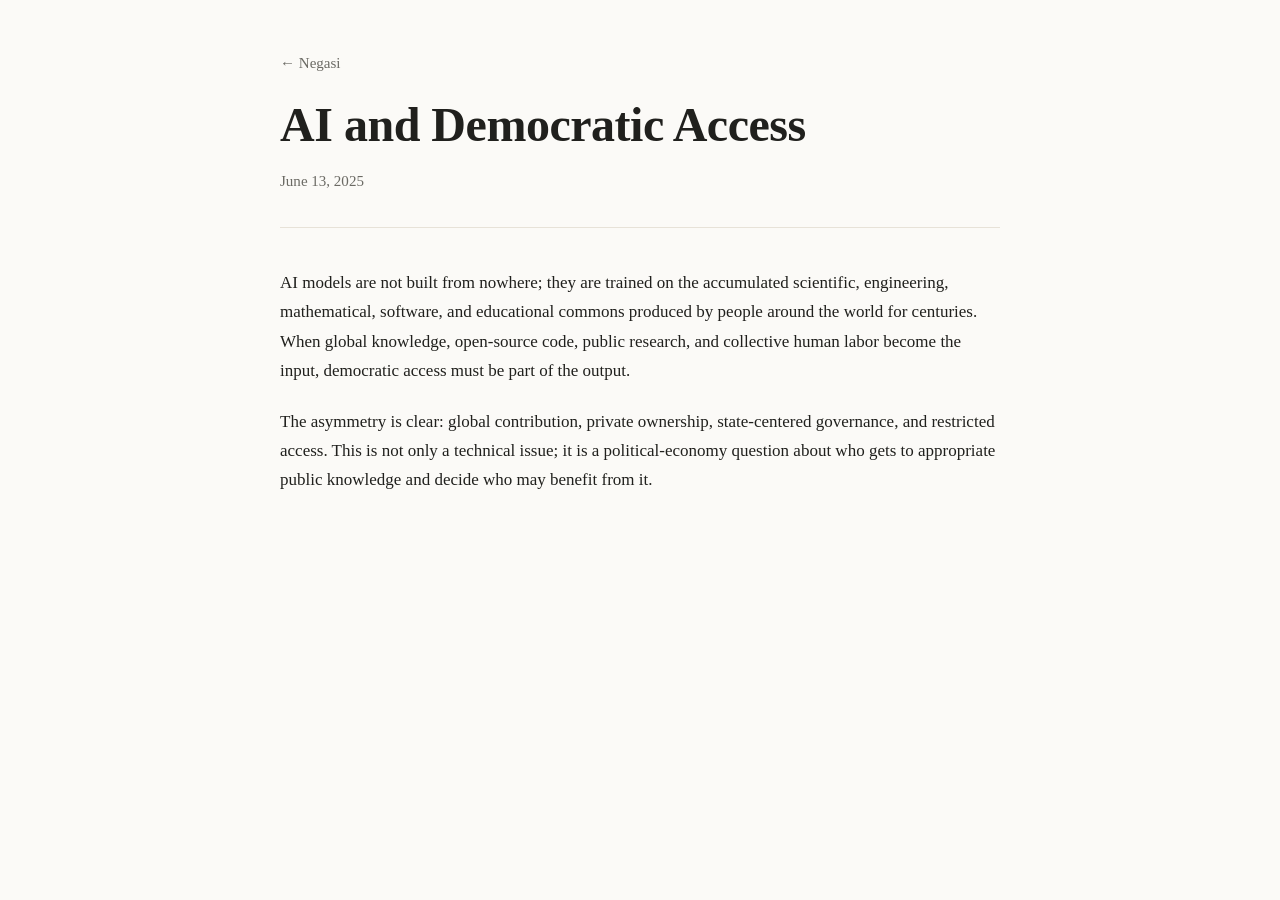
==== posts/ai-and-democratic-access.html @ 1f177489 "Add AI democratic access post" ====
<!DOCTYPE html>
<html lang="en">
<head>
  <meta charset="UTF-8" />
  <meta name="viewport" content="width=device-width, initial-scale=1.0" />
  <meta name="description" content="AI and democratic access to collective knowledge." />
  <title>AI and Democratic Access — Negasi</title>
  <style>
    :root {
      --bg: #fbfaf7;
      --text: #20201d;
      --muted: #6b6a64;
      --line: #e7e2d8;
      --max: 760px;
    }

    * {
      box-sizing: border-box;
    }

    body {
      margin: 0;
      background: var(--bg);
      color: var(--text);
      font-family: Georgia, Cambria, serif;
      font-size: 17px;
      line-height: 1.72;
    }

    a {
      color: inherit;
      text-decoration: none;
      text-underline-offset: 0.18em;
    }

    a:hover {
      text-decoration: underline;
    }

    .page {
      max-width: var(--max);
      margin: 0 auto;
      padding: 3rem 1.25rem 5rem;
    }

    .back-link,
    .post-date {
      color: var(--muted);
      font-size: 0.94rem;
    }

    header {
      padding-bottom: 2rem;
      border-bottom: 1px solid var(--line);
      margin-bottom: 2.5rem;
    }

    h1 {
      margin: 1.25rem 0 0.75rem;
      font-size: clamp(2rem, 5vw, 3rem);
      line-height: 1.18;
      font-weight: 600;
      letter-spacing: -0.01em;
    }

    article p {
      margin: 0 0 1.35rem;
    }

    @media (max-width: 420px) {
      body {
        font-size: 16px;
      }

      .page {
        padding-left: 1rem;
        padding-right: 1rem;
      }
    }
  </style>
</head>
<body>
  <main class="page">
    <header>
      <a class="back-link" href="../index.html">← Negasi</a>
      <h1>AI and Democratic Access</h1>
      <time class="post-date" datetime="2025-06-13">June 13, 2025</time>
    </header>

    <article>
      <p>AI models are not built from nowhere; they are trained on the accumulated scientific, engineering, mathematical, software, and educational commons produced by people around the world for centuries. When global knowledge, open-source code, public research, and collective human labor become the input, democratic access must be part of the output.</p>

      <p>The asymmetry is clear: global contribution, private ownership, state-centered governance, and restricted access. This is not only a technical issue; it is a political-economy question about who gets to appropriate public knowledge and decide who may benefit from it.</p>
    </article>
  </main>
</body>
</html>
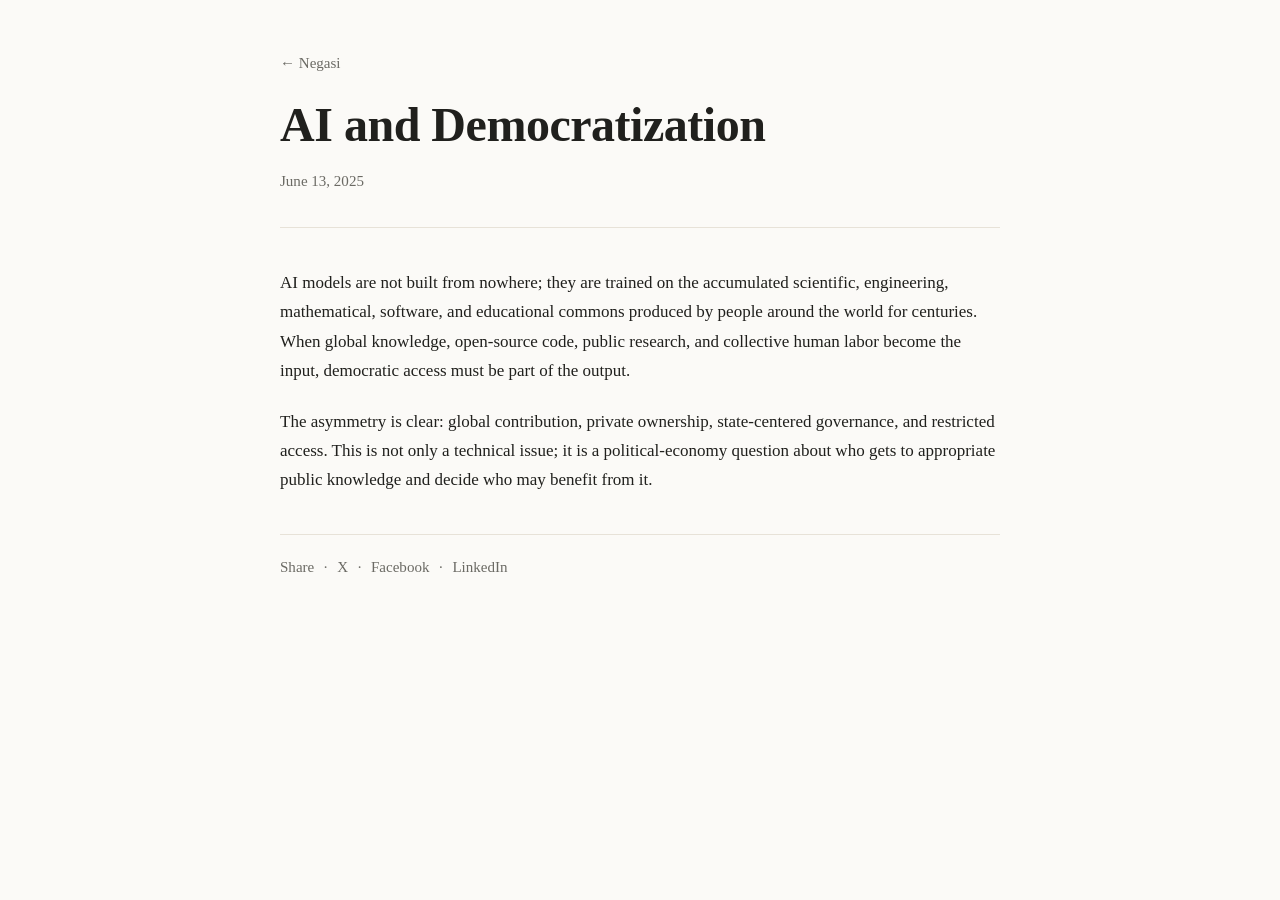
==== commit f557c36b: "Add social share links to article" ====
--- a/posts/ai-and-democratic-access.html
+++ b/posts/ai-and-democratic-access.html
@@ -3,8 +3,8 @@
 <head>
   <meta charset="UTF-8" />
   <meta name="viewport" content="width=device-width, initial-scale=1.0" />
-  <meta name="description" content="AI and democratic access to collective knowledge." />
-  <title>AI and Democratic Access — Negasi</title>
+  <meta name="description" content="AI and democratization of collective knowledge." />
+  <title>AI and Democratization — Negasi</title>
   <style>
     :root {
       --bg: #fbfaf7;
@@ -44,7 +44,9 @@
     }
 
     .back-link,
-    .post-date {
+    .post-date,
+    .share-label,
+    .share-links {
       color: var(--muted);
       font-size: 0.94rem;
     }
@@ -67,6 +69,28 @@
       margin: 0 0 1.35rem;
     }
 
+    .share {
+      display: flex;
+      flex-wrap: wrap;
+      gap: 0.6rem;
+      margin-top: 2.5rem;
+      padding-top: 1.25rem;
+      border-top: 1px solid var(--line);
+    }
+
+    .share-links {
+      display: flex;
+      flex-wrap: wrap;
+      gap: 0.6rem;
+    }
+
+    .share-label::after,
+    .share-links a:not(:last-child)::after {
+      content: "·";
+      margin-left: 0.6rem;
+      color: var(--muted);
+    }
+
     @media (max-width: 420px) {
       body {
         font-size: 16px;
@@ -83,7 +107,7 @@
   <main class="page">
     <header>
       <a class="back-link" href="../index.html">← Negasi</a>
-      <h1>AI and Democratic Access</h1>
+      <h1>AI and Democratization</h1>
       <time class="post-date" datetime="2025-06-13">June 13, 2025</time>
     </header>
 
@@ -92,6 +116,15 @@
 
       <p>The asymmetry is clear: global contribution, private ownership, state-centered governance, and restricted access. This is not only a technical issue; it is a political-economy question about who gets to appropriate public knowledge and decide who may benefit from it.</p>
     </article>
+
+    <nav class="share" aria-label="Share this article">
+      <span class="share-label">Share</span>
+      <span class="share-links">
+        <a href="https://twitter.com/intent/tweet?url=https%3A%2F%2Fnegasiiiii.github.io%2Fposts%2Fai-and-democratic-access.html&text=AI%20and%20Democratization" target="_blank" rel="noopener noreferrer">X</a>
+        <a href="https://www.facebook.com/sharer/sharer.php?u=https%3A%2F%2Fnegasiiiii.github.io%2Fposts%2Fai-and-democratic-access.html" target="_blank" rel="noopener noreferrer">Facebook</a>
+        <a href="https://www.linkedin.com/sharing/share-offsite/?url=https%3A%2F%2Fnegasiiiii.github.io%2Fposts%2Fai-and-democratic-access.html" target="_blank" rel="noopener noreferrer">LinkedIn</a>
+      </span>
+    </nav>
   </main>
 </body>
 </html>
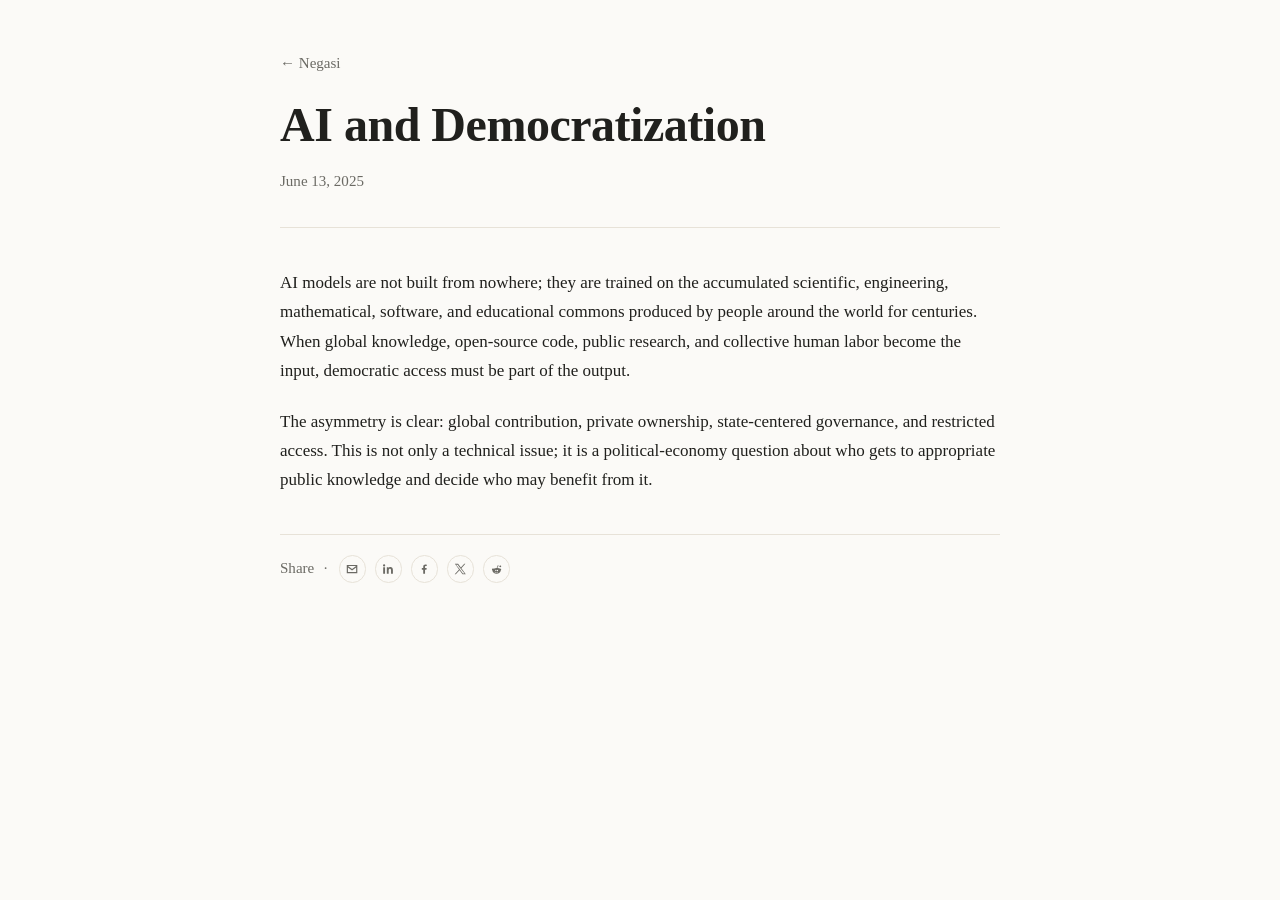
==== commit 11f6e259: "Use icon share links in AI post" ====
--- a/posts/ai-and-democratic-access.html
+++ b/posts/ai-and-democratic-access.html
@@ -45,8 +45,7 @@
 
     .back-link,
     .post-date,
-    .share-label,
-    .share-links {
+    .share-label {
       color: var(--muted);
       font-size: 0.94rem;
     }
@@ -72,7 +71,8 @@
     .share {
       display: flex;
       flex-wrap: wrap;
-      gap: 0.6rem;
+      align-items: center;
+      gap: 0.7rem;
       margin-top: 2.5rem;
       padding-top: 1.25rem;
       border-top: 1px solid var(--line);
@@ -81,14 +81,38 @@
     .share-links {
       display: flex;
       flex-wrap: wrap;
-      gap: 0.6rem;
+      gap: 0.55rem;
     }
 
-    .share-label::after,
-    .share-links a:not(:last-child)::after {
+    .share-label::after {
       content: "·";
       margin-left: 0.6rem;
       color: var(--muted);
+    }
+
+    .share-link {
+      display: inline-flex;
+      align-items: center;
+      justify-content: center;
+      width: 1.7rem;
+      height: 1.7rem;
+      border: 1px solid var(--line);
+      border-radius: 50%;
+      color: var(--muted);
+      transition: border-color 160ms ease, color 160ms ease, transform 160ms ease;
+    }
+
+    .share-link:hover {
+      color: var(--text);
+      border-color: var(--muted);
+      text-decoration: none;
+      transform: translateY(-1px);
+    }
+
+    .share-link svg {
+      width: 0.88rem;
+      height: 0.88rem;
+      fill: currentColor;
     }
 
     @media (max-width: 420px) {
@@ -120,11 +144,23 @@
     <nav class="share" aria-label="Share this article">
       <span class="share-label">Share</span>
       <span class="share-links">
-        <a href="https://twitter.com/intent/tweet?url=https%3A%2F%2Fnegasiiiii.github.io%2Fposts%2Fai-and-democratic-access.html&text=AI%20and%20Democratization" target="_blank" rel="noopener noreferrer">X</a>
-        <a href="https://www.facebook.com/sharer/sharer.php?u=https%3A%2F%2Fnegasiiiii.github.io%2Fposts%2Fai-and-democratic-access.html" target="_blank" rel="noopener noreferrer">Facebook</a>
-        <a href="https://www.linkedin.com/sharing/share-offsite/?url=https%3A%2F%2Fnegasiiiii.github.io%2Fposts%2Fai-and-democratic-access.html" target="_blank" rel="noopener noreferrer">LinkedIn</a>
+        <a class="share-link" href="mailto:?subject=AI%20and%20Democratization&body=https%3A%2F%2Fnegasiiiii.github.io%2Fposts%2Fai-and-democratic-access.html" aria-label="Share by email">
+          <svg viewBox="0 0 24 24" aria-hidden="true"><path d="M3 5h18v14H3V5Zm2.1 2 6.9 5 6.9-5H5.1Zm13.9 10V9.4l-7 5.1-7-5.1V17h14Z"/></svg>
+        </a>
+        <a class="share-link" href="https://www.linkedin.com/shareArticle?mini=true&url=https%3A%2F%2Fnegasiiiii.github.io%2Fposts%2Fai-and-democratic-access.html&title=AI%20and%20Democratization" target="_blank" rel="noopener noreferrer" aria-label="Share on LinkedIn">
+          <svg viewBox="0 0 24 24" aria-hidden="true"><path d="M6.9 8.9H3.7V20h3.2V8.9ZM5.3 4a1.9 1.9 0 1 0 0 3.8 1.9 1.9 0 0 0 0-3.8Zm15 9.7c0-3-1.6-5-4.2-5-1.8 0-2.7 1-3.1 1.7V8.9H9.9V20h3.2v-5.8c0-1.6.8-2.6 2.1-2.6 1.2 0 1.9.9 1.9 2.6V20h3.2v-6.3Z"/></svg>
+        </a>
+        <a class="share-link" href="https://www.facebook.com/sharer/sharer.php?u=https%3A%2F%2Fnegasiiiii.github.io%2Fposts%2Fai-and-democratic-access.html" target="_blank" rel="noopener noreferrer" aria-label="Share on Facebook">
+          <svg viewBox="0 0 24 24" aria-hidden="true"><path d="M13.7 20v-7h2.4l.4-2.8h-2.8V8.4c0-.8.2-1.4 1.4-1.4h1.5V4.5c-.7-.1-1.5-.1-2.2-.1-2.2 0-3.8 1.4-3.8 3.8v2.1H8.2V13h2.4v7h3.1Z"/></svg>
+        </a>
+        <a class="share-link" href="https://twitter.com/intent/tweet?url=https%3A%2F%2Fnegasiiiii.github.io%2Fposts%2Fai-and-democratic-access.html&text=AI%20and%20Democratization" target="_blank" rel="noopener noreferrer" aria-label="Share on X">
+          <svg viewBox="0 0 24 24" aria-hidden="true"><path d="M14.3 10.6 21.1 3h-1.9l-5.8 6.5L8.7 3H3.2l7.1 9.9L2.9 21h1.9l6.4-7.1 5.1 7.1h5.5l-7.5-10.4Zm-2.2 2.4-.8-1.1L5.2 4.5h2.7l4.5 6 .8 1.1 6.5 7.9H17l-4.9-6.5Z"/></svg>
+        </a>
+        <a class="share-link" href="https://www.reddit.com/submit?url=https%3A%2F%2Fnegasiiiii.github.io%2Fposts%2Fai-and-democratic-access.html&title=AI%20and%20Democratization" target="_blank" rel="noopener noreferrer" aria-label="Share on Reddit">
+          <svg viewBox="0 0 24 24" aria-hidden="true"><path d="M20.6 11.1c-.5 0-1 .2-1.3.5-1.3-.9-3-1.4-4.9-1.5l1-3.1 2.7.6c.1.7.7 1.2 1.4 1.2.8 0 1.4-.6 1.4-1.4S20.3 6 19.5 6c-.5 0-1 .3-1.2.7l-3.2-.7c-.3-.1-.6.1-.7.4l-1.2 3.7c-2 .1-3.8.6-5.1 1.5-.3-.3-.8-.5-1.3-.5-1 0-1.8.8-1.8 1.8 0 .7.4 1.3.9 1.6v.5c0 2.7 3.1 4.9 7 4.9s7-2.2 7-4.9v-.5c.6-.3.9-.9.9-1.6 0-1-.8-1.8-1.8-1.8Zm-10 3.2c0-.6.5-1.1 1.1-1.1s1.1.5 1.1 1.1-.5 1.1-1.1 1.1-1.1-.5-1.1-1.1Zm4.7 3.1c-.7.5-1.7.7-2.8.7s-2.1-.3-2.8-.7c-.2-.1-.2-.4 0-.6.1-.2.4-.2.6 0 .5.3 1.3.5 2.2.5s1.7-.2 2.2-.5c.2-.1.4-.1.6 0 .1.2.1.5 0 .6Zm-1.9-3.1c0-.6.5-1.1 1.1-1.1s1.1.5 1.1 1.1-.5 1.1-1.1 1.1-1.1-.5-1.1-1.1Z"/></svg>
+        </a>
       </span>
     </nav>
   </main>
 </body>
-</html>
+</html>
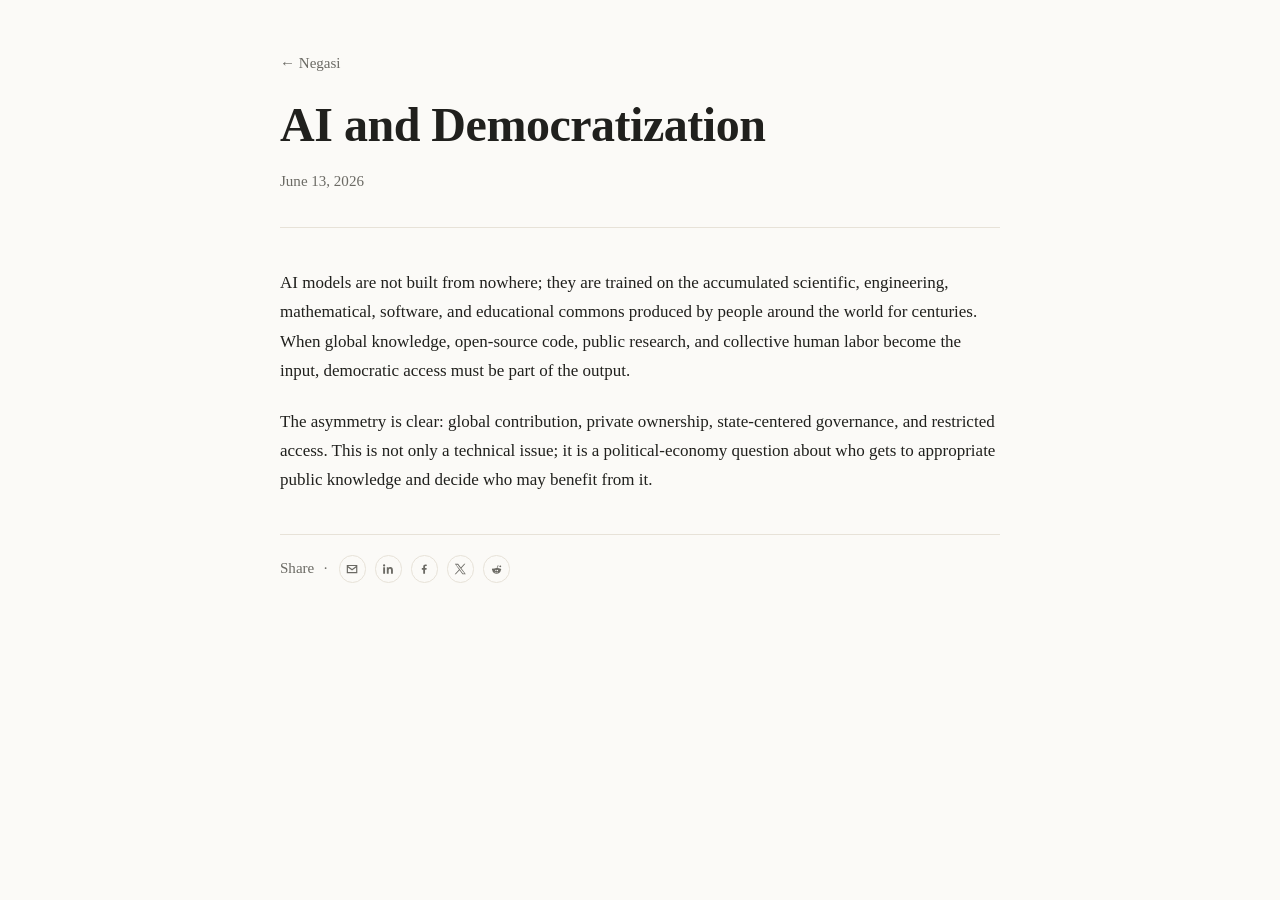
==== commit 66e66f2b: "Fix Pages share URLs after username rename" ====
--- a/posts/ai-and-democratic-access.html
+++ b/posts/ai-and-democratic-access.html
@@ -132,7 +132,7 @@
     <header>
       <a class="back-link" href="../index.html">← Negasi</a>
       <h1>AI and Democratization</h1>
-      <time class="post-date" datetime="2025-06-13">June 13, 2025</time>
+      <time class="post-date" datetime="2026-06-13">June 13, 2026</time>
     </header>
 
     <article>
@@ -144,23 +144,23 @@
     <nav class="share" aria-label="Share this article">
       <span class="share-label">Share</span>
       <span class="share-links">
-        <a class="share-link" href="mailto:?subject=AI%20and%20Democratization&body=https%3A%2F%2Fnegasiiiii.github.io%2Fposts%2Fai-and-democratic-access.html" aria-label="Share by email">
+        <a class="share-link" href="mailto:?subject=AI%20and%20Democratization&body=https%3A%2F%2Fn3gasi.github.io%2Fposts%2Fai-and-democratic-access.html" aria-label="Share by email">
           <svg viewBox="0 0 24 24" aria-hidden="true"><path d="M3 5h18v14H3V5Zm2.1 2 6.9 5 6.9-5H5.1Zm13.9 10V9.4l-7 5.1-7-5.1V17h14Z"/></svg>
         </a>
-        <a class="share-link" href="https://www.linkedin.com/shareArticle?mini=true&url=https%3A%2F%2Fnegasiiiii.github.io%2Fposts%2Fai-and-democratic-access.html&title=AI%20and%20Democratization" target="_blank" rel="noopener noreferrer" aria-label="Share on LinkedIn">
+        <a class="share-link" href="https://www.linkedin.com/shareArticle?mini=true&url=https%3A%2F%2Fn3gasi.github.io%2Fposts%2Fai-and-democratic-access.html&title=AI%20and%20Democratization" target="_blank" rel="noopener noreferrer" aria-label="Share on LinkedIn">
           <svg viewBox="0 0 24 24" aria-hidden="true"><path d="M6.9 8.9H3.7V20h3.2V8.9ZM5.3 4a1.9 1.9 0 1 0 0 3.8 1.9 1.9 0 0 0 0-3.8Zm15 9.7c0-3-1.6-5-4.2-5-1.8 0-2.7 1-3.1 1.7V8.9H9.9V20h3.2v-5.8c0-1.6.8-2.6 2.1-2.6 1.2 0 1.9.9 1.9 2.6V20h3.2v-6.3Z"/></svg>
         </a>
-        <a class="share-link" href="https://www.facebook.com/sharer/sharer.php?u=https%3A%2F%2Fnegasiiiii.github.io%2Fposts%2Fai-and-democratic-access.html" target="_blank" rel="noopener noreferrer" aria-label="Share on Facebook">
+        <a class="share-link" href="https://www.facebook.com/sharer/sharer.php?u=https%3A%2F%2Fn3gasi.github.io%2Fposts%2Fai-and-democratic-access.html" target="_blank" rel="noopener noreferrer" aria-label="Share on Facebook">
           <svg viewBox="0 0 24 24" aria-hidden="true"><path d="M13.7 20v-7h2.4l.4-2.8h-2.8V8.4c0-.8.2-1.4 1.4-1.4h1.5V4.5c-.7-.1-1.5-.1-2.2-.1-2.2 0-3.8 1.4-3.8 3.8v2.1H8.2V13h2.4v7h3.1Z"/></svg>
         </a>
-        <a class="share-link" href="https://twitter.com/intent/tweet?url=https%3A%2F%2Fnegasiiiii.github.io%2Fposts%2Fai-and-democratic-access.html&text=AI%20and%20Democratization" target="_blank" rel="noopener noreferrer" aria-label="Share on X">
+        <a class="share-link" href="https://twitter.com/intent/tweet?url=https%3A%2F%2Fn3gasi.github.io%2Fposts%2Fai-and-democratic-access.html&text=AI%20and%20Democratization" target="_blank" rel="noopener noreferrer" aria-label="Share on X">
           <svg viewBox="0 0 24 24" aria-hidden="true"><path d="M14.3 10.6 21.1 3h-1.9l-5.8 6.5L8.7 3H3.2l7.1 9.9L2.9 21h1.9l6.4-7.1 5.1 7.1h5.5l-7.5-10.4Zm-2.2 2.4-.8-1.1L5.2 4.5h2.7l4.5 6 .8 1.1 6.5 7.9H17l-4.9-6.5Z"/></svg>
         </a>
-        <a class="share-link" href="https://www.reddit.com/submit?url=https%3A%2F%2Fnegasiiiii.github.io%2Fposts%2Fai-and-democratic-access.html&title=AI%20and%20Democratization" target="_blank" rel="noopener noreferrer" aria-label="Share on Reddit">
+        <a class="share-link" href="https://www.reddit.com/submit?url=https%3A%2F%2Fn3gasi.github.io%2Fposts%2Fai-and-democratic-access.html&title=AI%20and%20Democratization" target="_blank" rel="noopener noreferrer" aria-label="Share on Reddit">
           <svg viewBox="0 0 24 24" aria-hidden="true"><path d="M20.6 11.1c-.5 0-1 .2-1.3.5-1.3-.9-3-1.4-4.9-1.5l1-3.1 2.7.6c.1.7.7 1.2 1.4 1.2.8 0 1.4-.6 1.4-1.4S20.3 6 19.5 6c-.5 0-1 .3-1.2.7l-3.2-.7c-.3-.1-.6.1-.7.4l-1.2 3.7c-2 .1-3.8.6-5.1 1.5-.3-.3-.8-.5-1.3-.5-1 0-1.8.8-1.8 1.8 0 .7.4 1.3.9 1.6v.5c0 2.7 3.1 4.9 7 4.9s7-2.2 7-4.9v-.5c.6-.3.9-.9.9-1.6 0-1-.8-1.8-1.8-1.8Zm-10 3.2c0-.6.5-1.1 1.1-1.1s1.1.5 1.1 1.1-.5 1.1-1.1 1.1-1.1-.5-1.1-1.1Zm4.7 3.1c-.7.5-1.7.7-2.8.7s-2.1-.3-2.8-.7c-.2-.1-.2-.4 0-.6.1-.2.4-.2.6 0 .5.3 1.3.5 2.2.5s1.7-.2 2.2-.5c.2-.1.4-.1.6 0 .1.2.1.5 0 .6Zm-1.9-3.1c0-.6.5-1.1 1.1-1.1s1.1.5 1.1 1.1-.5 1.1-1.1 1.1-1.1-.5-1.1-1.1Z"/></svg>
         </a>
       </span>
     </nav>
   </main>
 </body>
-</html>+</html>
